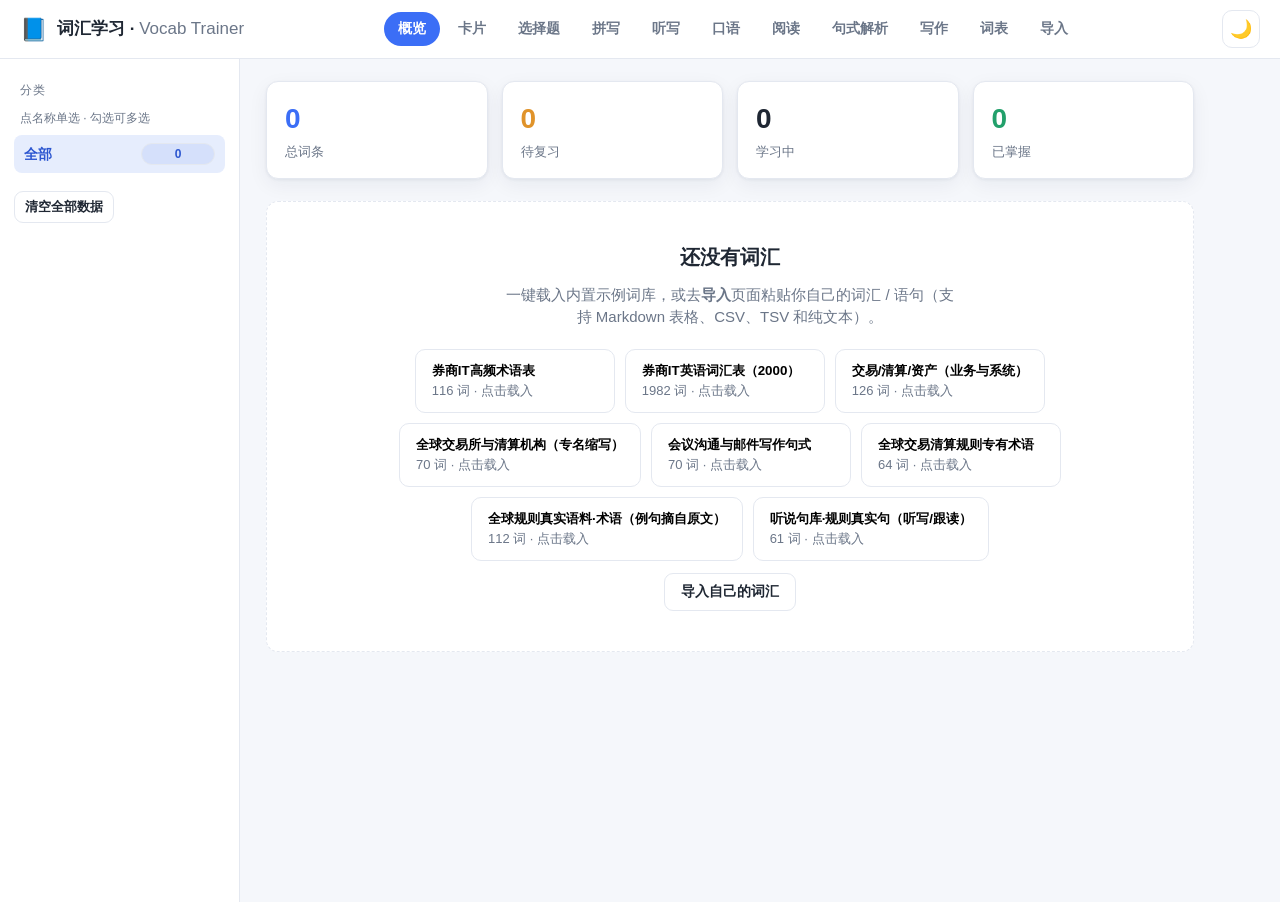
==== index.html @ 1de3d5fe "播放语速档位(0.5x-1.5x)+强制美式发音：口语/阅读默认自动选 en-US 嗓音并兜底；SW v24 [HST_AI_Tag: AI_Generated]" ====
<!DOCTYPE html>
<html lang="zh-CN">
<head>
  <meta charset="UTF-8" />
  <meta name="viewport" content="width=device-width, initial-scale=1.0, viewport-fit=cover" />
  <title>词汇学习 · Vocab Trainer</title>
  <!-- PWA / iOS home-screen app -->
  <link rel="manifest" href="manifest.webmanifest" />
  <meta name="theme-color" content="#3b6ef6" />
  <meta name="mobile-web-app-capable" content="yes" />
  <meta name="apple-mobile-web-app-capable" content="yes" />
  <meta name="apple-mobile-web-app-status-bar-style" content="black-translucent" />
  <meta name="apple-mobile-web-app-title" content="词汇学习" />
  <link rel="apple-touch-icon" href="icons/apple-touch-icon.png" />
  <script>
    // Set the theme before first paint to avoid a flash of the wrong colors.
    (function () {
      try {
        var s = JSON.parse(localStorage.getItem("vocab-trainer:v1") || "{}");
        var t = s.settings && s.settings.theme;
        if (t !== "light" && t !== "dark") {
          t = window.matchMedia && window.matchMedia("(prefers-color-scheme: dark)").matches ? "dark" : "light";
        }
        document.documentElement.setAttribute("data-theme", t);
      } catch (e) {}
    })();
  </script>
  <link rel="stylesheet" href="styles.css" />
</head>
<body>
  <header class="topbar">
    <div class="brand">
      <span class="logo">📘</span>
      <span>词汇学习 · <em>Vocab Trainer</em></span>
    </div>
    <nav class="tabs" id="tabs">
      <button class="tab active" data-view="home">概览</button>
      <button class="tab" data-view="flashcard">卡片</button>
      <button class="tab" data-view="quiz">选择题</button>
      <button class="tab" data-view="spell">拼写</button>
      <button class="tab" data-view="dict">听写</button>
      <button class="tab" data-view="speak">口语</button>
      <button class="tab" data-view="read">阅读</button>
      <button class="tab" data-view="grammar">句式解析</button>
      <button class="tab" data-view="write">写作</button>
      <button class="tab" data-view="browse">词表</button>
      <button class="tab" data-view="import">导入</button>
    </nav>
    <button class="theme-toggle" id="themeToggle" title="切换深色模式">🌙</button>
  </header>

  <div class="layout">
    <aside class="sidebar">
      <div class="side-title">分类</div>
      <div class="side-hint">点名称单选 · 勾选可多选</div>
      <ul class="cat-list" id="catList"></ul>
      <div class="side-actions">
        <button class="btn ghost small" id="clearAllBtn">清空全部数据</button>
      </div>
    </aside>

    <main class="content">
      <!-- HOME / OVERVIEW -->
      <section class="view active" id="view-home">
        <div class="today-panel" id="todayPanel" hidden></div>
        <div class="stats-grid" id="statsGrid"></div>
        <div class="goal-panel" id="goalPanel" hidden>
          <div class="goal-head">
            <span class="goal-streak" id="goalStreak">🔥 0 天连续</span>
            <label class="goal-set">每日目标
              <input type="number" id="goalInput" min="1" max="500" step="5" />
              <span>次复习</span>
            </label>
          </div>
          <div class="goal-bar"><div class="goal-fill" id="goalFill"></div></div>
          <div class="goal-text" id="goalText"></div>
        </div>
        <div class="chart-panel" id="chartPanel" hidden>
          <div class="chart-title">最近 14 天复习量</div>
          <div class="chart" id="chart"></div>
        </div>
        <div class="skill-panel" id="skillPanel" hidden>
          <div class="chart-title">听说读写 · 四维能力</div>
          <div class="skills" id="skillsGrid"></div>
          <div class="skill-tip muted" id="skillTip"></div>
        </div>
        <div class="chart-panel" id="memPanel" hidden></div>
        <div class="chart-panel" id="heatmapPanel" hidden></div>
        <div class="chart-panel" id="forecastPanel" hidden></div>
        <div class="chart-panel" id="badgePanel" hidden></div>
        <div class="home-empty" id="homeEmpty">
          <h2>还没有词汇</h2>
          <p>一键载入内置示例词库，或去<b>导入</b>页面粘贴你自己的词汇 / 语句（支持 Markdown 表格、CSV、TSV 和纯文本）。</p>
          <div class="sample-list" id="sampleListHome"></div>
          <button class="btn ghost" data-goto="import" style="margin-top:12px">导入自己的词汇</button>
        </div>
        <div class="home-actions" id="homeActions" hidden>
          <h2>今天学点什么？</h2>
          <div class="quick-cards">
            <button class="quick-card" data-goto="flashcard">
              <span class="qc-emoji">🃏</span>
              <span class="qc-title">卡片复习</span>
              <span class="qc-sub" id="dueCount">0 张待复习</span>
            </button>
            <button class="quick-card" id="hardQuick">
              <span class="qc-emoji">🔥</span>
              <span class="qc-title">攻克难词</span>
              <span class="qc-sub" id="hardCount">按易错程度排序</span>
            </button>
            <button class="quick-card" data-goto="quiz">
              <span class="qc-emoji">✅</span>
              <span class="qc-title">选择题</span>
              <span class="qc-sub">中英互测</span>
            </button>
            <button class="quick-card" data-goto="spell">
              <span class="qc-emoji">⌨️</span>
              <span class="qc-title">拼写练习</span>
              <span class="qc-sub">看中文写英文</span>
            </button>
            <button class="quick-card" id="dictQuick" data-goto="dict">
              <span class="qc-emoji">🎧</span>
              <span class="qc-title">听写练习</span>
              <span class="qc-sub">听发音写内容</span>
            </button>
            <button class="quick-card" id="speakQuick" data-goto="speak">
              <span class="qc-emoji">🗣️</span>
              <span class="qc-title">口语跟读</span>
              <span class="qc-sub">朗读并自动评分</span>
            </button>
            <button class="quick-card" data-goto="read">
              <span class="qc-emoji">📄</span>
              <span class="qc-title">文档阅读</span>
              <span class="qc-sub">粘贴文档 · 术语高亮/挖空</span>
            </button>
            <button class="quick-card" data-goto="write">
              <span class="qc-emoji">✍️</span>
              <span class="qc-title">写作练习</span>
              <span class="qc-sub">中译英 + 邮件/会议模板</span>
            </button>
          </div>
        </div>
      </section>

      <!-- FLASHCARD -->
      <section class="view" id="view-flashcard">
        <div class="study-bar">
          <div class="study-progress"><span id="fcProgress">0 / 0</span></div>
          <label class="chk"><input type="checkbox" id="fcDueOnly" /> 只看待复习</label>
          <label class="chk"><input type="checkbox" id="fcHard" /> 难词优先</label>
          <label class="chk"><input type="checkbox" id="fcReverse" /> 中→英</label>
          <label class="chk"><input type="checkbox" id="fcAutoSpeak" /> 自动朗读</label>
          <button class="btn ghost small" id="fcSpeak" title="朗读英文">🔊 朗读</button>
          <select id="ttsVoice" class="mini-select" title="选择发音"></select>
          <label class="chk">语速 <input type="range" id="ttsRate" min="0.6" max="1.3" step="0.05" /></label>
          <button class="btn ghost small" id="fcRestart">重新开始</button>
          <span class="kbd-hint">空格翻面 · 1-4 评分</span>
        </div>
        <div class="card-stage" id="fcStage">
          <div class="flashcard" id="flashcard">
            <div class="fc-face fc-front" id="fcFront"></div>
            <div class="fc-face fc-back" id="fcBack"></div>
          </div>
          <div class="fc-hint" id="fcHint">点击卡片翻面</div>
        </div>
        <div class="fc-controls" id="fcControls" hidden>
          <button class="btn grade grade-again" data-grade="0">忘记</button>
          <button class="btn grade grade-hard" data-grade="1">困难</button>
          <button class="btn grade grade-good" data-grade="2">记得</button>
          <button class="btn grade grade-easy" data-grade="3">简单</button>
        </div>
        <div class="study-done" id="fcDone" hidden></div>
      </section>

      <!-- QUIZ -->
      <section class="view" id="view-quiz">
        <div class="study-bar">
          <div class="study-progress"><span id="qzProgress">0 / 0</span></div>
          <div class="study-score">得分 <b id="qzScore">0</b></div>
          <label class="chk"><input type="checkbox" id="qzReverse" /> 中→英</label>
          <button class="btn ghost small" id="qzRestart">重新开始</button>
          <span class="kbd-hint">按 1-4 选择</span>
        </div>
        <div class="quiz-stage" id="qzStage">
          <div class="quiz-prompt" id="qzPrompt"></div>
          <div class="quiz-options" id="qzOptions"></div>
        </div>
        <div class="study-done" id="qzDone" hidden></div>
      </section>

      <!-- SPELLING -->
      <section class="view" id="view-spell">
        <div class="study-bar">
          <div class="study-progress"><span id="spProgress">0 / 0</span></div>
          <div class="study-score">正确 <b id="spScore">0</b></div>
          <button class="btn ghost small" id="spRestart">重新开始</button>
        </div>
        <div class="spell-stage" id="spStage">
          <div class="spell-prompt" id="spPrompt"></div>
          <div class="spell-example" id="spExample"></div>
          <input type="text" class="spell-input" id="spInput" placeholder="输入英文后回车" autocomplete="off" spellcheck="false" />
          <div class="spell-feedback" id="spFeedback"></div>
          <button class="btn primary" id="spSubmit">提交</button>
        </div>
        <div class="study-done" id="spDone" hidden></div>
      </section>

      <!-- DICTATION -->
      <section class="view" id="view-dict">
        <div class="study-bar">
          <div class="study-progress"><span id="dtProgress">0 / 0</span></div>
          <div class="study-score">正确 <b id="dtScore">0</b></div>
          <label class="chk"><input type="radio" name="dtMode" value="word" checked /> 单词</label>
          <label class="chk"><input type="radio" name="dtMode" value="sentence" /> 例句</label>
          <label class="chk"><input type="checkbox" id="dtShowCn" /> 显示中文提示</label>
          <button class="btn ghost small" id="dtRestart">重新开始</button>
          <span class="kbd-hint">回车提交 / 下一个</span>
        </div>
        <div class="dict-stage" id="dtStage">
          <div class="dict-controls">
            <button class="btn primary dict-play" id="dtPlay">🔊 播放</button>
            <button class="btn" id="dtReplay">重播</button>
            <button class="btn" id="dtSlow">🐢 慢速</button>
          </div>
          <div class="dict-hint" id="dtHint"></div>
          <input type="text" class="spell-input" id="dtInput" placeholder="输入你听到的内容后回车" autocomplete="off" spellcheck="false" />
          <div class="spell-feedback" id="dtFeedback"></div>
          <button class="btn primary" id="dtSubmit">提交</button>
        </div>
        <div class="study-done" id="dtDone" hidden></div>
      </section>

      <!-- SPEAKING -->
      <section class="view" id="view-speak">
        <div class="study-bar">
          <div class="study-progress"><span id="spkProgress">0 / 0</span></div>
          <div class="study-score">平均分 <b id="spkAvg">0</b></div>
          <label class="chk"><input type="radio" name="spkMode" value="word" checked /> 单词</label>
          <label class="chk"><input type="radio" name="spkMode" value="sentence" /> 例句</label>
          <button class="btn ghost small" id="spkRestart">重新开始</button>
        </div>
        <div class="speak-stage" id="spkStage">
          <div class="speak-prompt" id="spkPrompt"></div>
          <div class="speak-cn" id="spkCn"></div>
          <div class="dict-controls">
            <button class="btn" id="spkPlay">🔊 范读</button>
            <button class="btn primary spk-mic" id="spkMic">🎤 点击朗读</button>
          </div>
          <div class="speed-row" id="spkSpeed">
            <span class="speed-label">范读语速（美式）</span>
            <button type="button" class="chip" data-r="0.5">0.5×</button>
            <button type="button" class="chip" data-r="0.75">0.75×</button>
            <button type="button" class="chip" data-r="1">1×</button>
            <button type="button" class="chip" data-r="1.25">1.25×</button>
            <button type="button" class="chip" data-r="1.5">1.5×</button>
          </div>
          <div class="speak-heard" id="spkHeard"></div>
          <div class="speak-result" id="spkResult"></div>
          <button class="btn primary" id="spkNext" hidden>下一个</button>
        </div>
        <div class="study-done" id="spkDone" hidden></div>
      </section>

      <!-- READING -->
      <section class="view" id="view-read">
        <h2>阅读精听 · 全球规则原文库</h2>
        <p class="muted">按<b>业务主题</b>浏览 88 份规则原文，段落级材料 + <b>逐句精听</b>（上一句/下一句/重播/连续播放）。术语高亮悬停看释义、点击朗读，可开挖空。</p>
        <div class="import-actions read-search">
          <input type="search" id="rdSearch" class="search" placeholder="全库搜索：词 / 短语，如 settlement date、buy-in、margin call…" />
          <button class="btn primary" id="rdSearchBtn">搜索</button>
          <span class="import-msg" id="rdSearchMsg"></span>
        </div>
        <div class="read-results" id="rdResults" hidden></div>

        <div id="rdBrowse">
          <div class="import-actions read-picker">
            <select id="rdTopicSel" class="mini-select" title="业务主题"></select>
            <span class="rd-count muted" id="rdCount"></span>
          </div>
          <div class="rd-list" id="rdList"></div>
          <div class="rd-pager" id="rdPager"></div>
        </div>

        <div id="rdReader" hidden>
          <div class="rd-reader-bar">
            <button class="btn ghost small" id="rdBack">← 返回列表</button>
            <button class="btn ghost small" id="rdFav">☆ 收藏</button>
            <button class="btn ghost small" id="rdCopy">📋 复制</button>
            <button class="btn ghost small" id="rdNote">📝 笔记</button>
            <span class="rd-meta muted" id="rdMeta"></span>
          </div>
          <div class="rd-note" id="rdNoteBox" hidden>
            <textarea id="rdNoteText" rows="3" placeholder="给这篇材料写点笔记，自动随材料保存…"></textarea>
            <div class="rd-note-row">
              <button class="btn ghost small" id="rdNoteAddSent">＋ 引用当前句</button>
              <span class="rd-note-hint muted" id="rdNoteHint">自动保存</span>
            </div>
          </div>
          <div class="rd-sentences" id="rdSents"></div>
          <div class="rd-ctrls">
            <button class="btn" id="rdPrev" title="上一句">⏮</button>
            <button class="btn primary" id="rdPlay">▶️ 播放</button>
            <button class="btn" id="rdRepeat" title="重播">🔁</button>
            <button class="btn" id="rdNext" title="下一句">⏭</button>
            <button class="btn" id="rdAuto">▶️ 连续</button>
            <button class="btn" id="rdMic">🎤 跟读</button>
            <label class="chk"><input type="checkbox" id="rdCloze" /> 挖空</label>
            <label class="chk"><input type="checkbox" id="rdWordMode" /> 收生词</label>
            <span class="rd-pos muted" id="rdPos"></span>
          </div>
          <div class="rd-spk-result" id="rdSpkResult"></div>
          <div class="rd-tts">
            <div class="speed-row" id="rdSpeed">
              <span class="speed-label">语速</span>
              <button type="button" class="chip" data-r="0.5">0.5×</button>
              <button type="button" class="chip" data-r="0.75">0.75×</button>
              <button type="button" class="chip" data-r="1">1×</button>
              <button type="button" class="chip" data-r="1.25">1.25×</button>
              <button type="button" class="chip" data-r="1.5">1.5×</button>
            </div>
            <label class="chk mini">微调 <input type="range" id="rdRate" min="0.5" max="1.5" step="0.05" /></label>
            <select id="rdVoice" class="mini-select" title="美式发音"></select>
          </div>
        </div>
      </section>

      <!-- GRAMMAR -->
      <section class="view" id="view-grammar">
        <h2>句式解析 · 规则英语语法拆解</h2>
        <p class="muted">先看「核心句式」掌握规则英语反复出现的 8 类结构，再逐句看「主干 + 拆解 + 语法点」。点 🔊 可朗读整句。举一反三，读懂一句就读懂一类。</p>
        <div class="seg" id="grammarSeg">
          <button class="seg-btn active" data-gsub="patterns">核心句式</button>
          <button class="seg-btn" data-gsub="items">逐句拆解</button>
          <button class="seg-btn" data-gsub="quiz">语法自测</button>
        </div>
        <div id="gsub-patterns"></div>
        <div id="gsub-items" hidden></div>
        <div id="gsub-quiz" hidden>
          <div class="study-bar">
            <div class="study-progress"><span id="gqProgress">0 / 0</span></div>
            <div class="study-score">得分 <b id="gqScore">0</b></div>
            <button class="btn ghost small" id="gqRestart">重新开始</button>
            <span class="kbd-hint">不看修饰找主干 · 中英对应</span>
          </div>
          <div class="quiz-stage" id="gqStage">
            <div class="quiz-prompt" id="gqPrompt"></div>
            <div class="quiz-options" id="gqOptions"></div>
            <div class="gq-explain" id="gqExplain" hidden></div>
            <button class="btn primary" id="gqNext" hidden>下一题</button>
          </div>
          <div class="study-done" id="gqDone" hidden></div>
        </div>
      </section>

      <!-- WRITING -->
      <section class="view" id="view-write">
        <div class="seg" id="writeSeg">
          <button class="seg-btn active" data-wsub="compose">造句练习</button>
          <button class="seg-btn" data-wsub="templates">写作模板</button>
        </div>

        <div id="wsub-compose">
          <div class="study-bar">
            <div class="study-progress"><span id="wrProgress">0 / 0</span></div>
            <button class="btn ghost small" id="wrRestart">重新开始</button>
            <span class="kbd-hint">中译英 · 写完对照参考答案</span>
          </div>
          <div class="write-stage" id="wrStage">
            <div class="write-cn" id="wrCn"></div>
            <textarea id="wrInput" class="import-text" placeholder="用英文写出来…"></textarea>
            <div class="import-actions">
              <button class="btn primary" id="wrShow">显示参考答案</button>
            </div>
            <div class="write-ref" id="wrRef" hidden></div>
            <div class="write-grade" id="wrGrade" hidden>
              <span class="muted">你写得如何？</span>
              <button class="btn" data-wknow="0">不会</button>
              <button class="btn" data-wknow="1">基本会</button>
              <button class="btn" data-wknow="2">熟练</button>
            </div>
          </div>
          <div class="study-done" id="wrDone" hidden></div>
        </div>

        <div id="wsub-templates" hidden>
          <div class="tpl-cats" id="tplCats"></div>
          <div class="tpl-list" id="tplList"></div>
        </div>
      </section>

      <!-- BROWSE -->
      <section class="view" id="view-browse">
        <div class="browse-bar">
          <input type="search" class="search" id="browseSearch" placeholder="搜索英文 / 中文…" />
          <span class="browse-count" id="browseCount"></span>
        </div>
        <div class="table-wrap">
          <table class="vocab-table">
            <thead>
              <tr><th>English</th><th>中文</th><th>例句</th><th>状态</th><th></th></tr>
            </thead>
            <tbody id="browseBody"></tbody>
          </table>
        </div>
      </section>

      <!-- IMPORT -->
      <section class="view" id="view-import">
        <div class="sample-box" id="sampleBox">
          <div class="backup-title">内置示例词库</div>
          <p class="muted">不想准备素材？一键载入内置的券商 IT 英语词库，立即开始学习。</p>
          <div class="sample-list" id="sampleList"></div>
        </div>

        <h2>导入词汇 / 语句</h2>
        <p class="muted">支持 <b>Markdown 表格</b>（如 <code>English | 中文释义 | 例句</code>）、<b>CSV</b>、<b>TSV</b>、以及每行一条的<b>纯文本</b>。可粘贴内容，或选择 <code>.md / .csv / .txt</code> 文件。</p>

        <div class="import-controls">
          <label class="field">
            <span>格式</span>
            <select id="impFormat">
              <option value="auto">自动识别</option>
              <option value="markdown">Markdown 表格</option>
              <option value="csv">CSV（逗号分隔）</option>
              <option value="tsv">TSV（制表符分隔）</option>
              <option value="text">纯文本（分隔符：英文 = 中文）</option>
            </select>
          </label>
          <label class="field">
            <span>默认分类</span>
            <input type="text" id="impCategory" placeholder="如：交易术语（Markdown 会用标题名）" />
          </label>
          <label class="field file-field">
            <span>选择文件</span>
            <input type="file" id="impFile" accept=".md,.markdown,.csv,.tsv,.txt,text/*" />
          </label>
        </div>

        <textarea id="impText" class="import-text" placeholder="在此粘贴内容……

示例（Markdown）：
| English | 中文释义 | 例句 |
|---------|---------|------|
| order | 订单 | The client submitted a buy order. |

示例（纯文本）：
order = 订单
settlement = 结算"></textarea>

        <div class="import-actions">
          <button class="btn primary" id="impPreviewBtn">预览</button>
          <button class="btn" id="impConfirmBtn" disabled>确认导入</button>
          <label class="chk"><input type="checkbox" id="impReplace" /> 导入前先清空同名分类</label>
          <span class="import-msg" id="impMsg"></span>
        </div>

        <div class="backup-box">
          <div class="backup-title">备份与恢复</div>
          <p class="muted">导出会把全部词汇、每词的间隔重复进度，<b>以及连续天数、复习量、四维看板等统计和设置</b>一并保存为 JSON。恢复时：勾选"覆盖"会完整还原（含统计与设置，适合换设备）；默认"合并"只新增词条、不改动现有统计。</p>
          <div class="import-actions">
            <button class="btn" id="exportBtn">导出备份 (JSON)</button>
            <label class="btn file-btn">恢复备份
              <input type="file" id="restoreFile" accept=".json,application/json" hidden />
            </label>
            <label class="chk"><input type="checkbox" id="restoreReplace" /> 覆盖现有数据（默认合并）</label>
            <span class="import-msg" id="backupMsg"></span>
          </div>
        </div>

        <div class="backup-box">
          <div class="backup-title">导出难词（易错优先）</div>
          <p class="muted">把错误次数大于 0 的词导出，方便集中攻克，或导入 Anki 制卡（CSV 为 <code>正面,背面</code> 两列，无表头）。</p>
          <div class="import-actions">
            <button class="btn" id="exportHardMd">导出 Markdown</button>
            <button class="btn" id="exportHardCsv">导出 CSV（Anki）</button>
            <span class="import-msg" id="hardMsg"></span>
          </div>
        </div>

        <div class="preview-wrap" id="impPreviewWrap" hidden>
          <div class="preview-head">预览（<span id="impPreviewCount">0</span> 条）</div>
          <div class="table-wrap">
            <table class="vocab-table">
              <thead><tr><th>English</th><th>中文</th><th>例句</th><th>分类</th></tr></thead>
              <tbody id="impPreviewBody"></tbody>
            </table>
          </div>
        </div>
      </section>
    </main>
  </div>

  <script src="corpus.js"></script>
  <script src="grammar.js"></script>
  <script src="samples.js"></script>
  <script src="app.js"></script>
</body>
</html>
---- styles.css ----
:root {
  --bg: #f5f7fb;
  --panel: #ffffff;
  --ink: #1f2733;
  --muted: #6b7688;
  --line: #e4e8f0;
  --brand: #3b6ef6;
  --brand-dark: #2c56d0;
  --green: #22a06b;
  --amber: #e0932a;
  --red: #d94f4f;
  --shadow: 0 1px 3px rgba(20, 30, 60, .06), 0 6px 20px rgba(20, 30, 60, .06);
  --radius: 12px;
  /* Semantic surfaces / states (overridden in dark mode) */
  --hover: #eef2fb;
  --soft: #eef1f6;
  --active: #e6edfd;
  --active-badge: #d5e0fb;
  --border-strong: #c9d2e2;
  --surface-2: #f7f9fe;
  --zero: #e4e8f0;
  --tint-blue: #f2f6ff;
  --speak: #eef2fb;
  --speak-hover: #e0e8fb;
  --ok-bg: #e7f6ee;
  --ok-ink: #14663f;
  --no-bg: #fbeaea;
  --no-ink: #8f2b2b;
  --warn-bg: #fef1dc;
  --hl-bg: rgba(59, 110, 246, .14);
  --hl-bg-strong: rgba(59, 110, 246, .28);
}

[data-theme="dark"] {
  --bg: #0f1319;
  --panel: #171c26;
  --ink: #e6e9f0;
  --muted: #9098a8;
  --line: #2a313d;
  --brand: #5b86f7;
  --brand-dark: #9db8fb;
  --green: #34b881;
  --amber: #e0a24a;
  --red: #e26b6b;
  --shadow: 0 1px 3px rgba(0, 0, 0, .4), 0 6px 20px rgba(0, 0, 0, .35);
  --hover: #212836;
  --soft: #232a37;
  --active: #24304a;
  --active-badge: #2f3f63;
  --border-strong: #3a4353;
  --surface-2: #1e2430;
  --zero: #2a313d;
  --tint-blue: #182031;
  --speak: #222a3a;
  --speak-hover: #2b3550;
  --ok-bg: rgba(52, 184, 129, .16);
  --ok-ink: #6fe0ab;
  --no-bg: rgba(226, 107, 107, .16);
  --no-ink: #f0a1a1;
  --warn-bg: rgba(224, 162, 74, .16);
  --hl-bg: rgba(91, 134, 247, .22);
  --hl-bg-strong: rgba(91, 134, 247, .40);
}

* { box-sizing: border-box; }

html, body {
  margin: 0;
  height: 100%;
  background: var(--bg);
  color: var(--ink);
  font-family: -apple-system, BlinkMacSystemFont, "Segoe UI", "PingFang SC",
    "Hiragino Sans GB", "Microsoft YaHei", Roboto, Helvetica, Arial, sans-serif;
  font-size: 15px;
  line-height: 1.5;
}

/* Top bar */
.topbar {
  display: flex;
  align-items: center;
  justify-content: space-between;
  gap: 16px;
  padding: 10px 20px;
  /* Respect the iPhone notch / status bar when running as a home-screen app. */
  padding-top: calc(10px + env(safe-area-inset-top));
  padding-left: calc(20px + env(safe-area-inset-left));
  padding-right: calc(20px + env(safe-area-inset-right));
  background: var(--panel);
  border-bottom: 1px solid var(--line);
  position: sticky;
  top: 0;
  z-index: 10;
  flex-wrap: wrap;
}
.brand { display: flex; align-items: center; gap: 10px; font-weight: 700; font-size: 17px; }
.brand em { color: var(--muted); font-style: normal; font-weight: 500; }
.logo { font-size: 22px; }

.tabs { display: flex; gap: 4px; flex-wrap: wrap; }
.tab {
  border: none;
  background: transparent;
  color: var(--muted);
  padding: 8px 14px;
  border-radius: 999px;
  cursor: pointer;
  font-size: 14px;
  font-weight: 600;
  transition: background .15s, color .15s;
}
.tab:hover { background: var(--hover); color: var(--ink); }
.tab.active { background: var(--brand); color: #fff; }

.theme-toggle {
  border: 1px solid var(--line); background: var(--panel); color: var(--ink);
  width: 38px; height: 38px; border-radius: 10px; cursor: pointer; font-size: 18px;
  line-height: 1; transition: border-color .15s, background .15s;
}
.theme-toggle:hover { border-color: var(--border-strong); background: var(--hover); }

/* Layout */
.layout { display: flex; align-items: flex-start; gap: 0; }
.sidebar {
  width: 240px;
  flex: 0 0 240px;
  padding: 18px 14px;
  border-right: 1px solid var(--line);
  min-height: calc(100vh - 57px);
  background: var(--panel);
}
.side-title { font-size: 12px; text-transform: uppercase; letter-spacing: .08em; color: var(--muted); margin: 4px 6px 10px; }
.cat-list { list-style: none; margin: 0; padding: 0; display: flex; flex-direction: column; gap: 2px; }
.cat-list li {
  display: flex; align-items: center; justify-content: space-between;
  padding: 8px 10px; border-radius: 8px; cursor: pointer; font-size: 14px;
}
.cat-list li:hover { background: var(--hover); }
.cat-list li.active { background: var(--active); color: var(--brand-dark); font-weight: 600; }
.cat-list .cat-main { display: flex; align-items: center; gap: 8px; flex: 1; min-width: 0; overflow: hidden; }
.cat-list .cat-name { overflow: hidden; text-overflow: ellipsis; white-space: nowrap; }
.cat-list input[type="checkbox"] { flex: 0 0 auto; cursor: pointer; }
.side-hint { font-size: 12px; color: var(--muted); margin: 4px 6px 8px; }
.cat-list .badge { background: var(--soft); color: var(--muted); border-radius: 999px; padding: 1px 8px; font-size: 12px; }
.cat-list li.active .badge { background: var(--active-badge); color: var(--brand-dark); }
.side-actions { margin-top: 18px; }

.content { flex: 1; padding: 22px 26px; max-width: 980px; }

/* Views */
.view { display: none; }
.view.active { display: block; }
h2 { margin: 0 0 12px; font-size: 20px; }
.muted { color: var(--muted); }
code { background: var(--soft); padding: 1px 6px; border-radius: 6px; font-size: 13px; }

/* Buttons */
.btn {
  border: 1px solid var(--line);
  background: var(--panel);
  color: var(--ink);
  padding: 9px 16px;
  border-radius: 9px;
  cursor: pointer;
  font-size: 14px;
  font-weight: 600;
  transition: filter .15s, background .15s, border-color .15s;
}
.btn:hover { border-color: var(--border-strong); }
.btn:disabled { opacity: .5; cursor: not-allowed; }
.btn.primary { background: var(--brand); border-color: var(--brand); color: #fff; }
.btn.primary:hover { filter: brightness(1.05); }
.btn.ghost { background: transparent; }
.btn.small { padding: 6px 10px; font-size: 13px; }

/* Stats */
.stats-grid { display: grid; grid-template-columns: repeat(auto-fit, minmax(150px, 1fr)); gap: 14px; margin-bottom: 22px; }
.stat {
  background: var(--panel); border: 1px solid var(--line); border-radius: var(--radius);
  padding: 16px 18px; box-shadow: var(--shadow);
}
.stat .num { font-size: 28px; font-weight: 700; }
.stat .lbl { color: var(--muted); font-size: 13px; margin-top: 2px; }
.stat.accent .num { color: var(--brand); }
.stat.green .num { color: var(--green); }
.stat.amber .num { color: var(--amber); }

.home-empty {
  background: var(--panel); border: 1px dashed var(--line); border-radius: var(--radius);
  padding: 40px; text-align: center;
}
.home-empty p { color: var(--muted); max-width: 460px; margin: 8px auto 20px; }

.mini-select {
  border: 1px solid var(--line); background: var(--panel); color: var(--ink);
  border-radius: 8px; padding: 5px 8px; font-size: 13px; max-width: 180px;
}
.goal-panel {
  background: var(--panel); border: 1px solid var(--line); border-radius: var(--radius);
  padding: 16px 18px; box-shadow: var(--shadow); margin-bottom: 22px;
}
.goal-head { display: flex; align-items: center; justify-content: space-between; flex-wrap: wrap; gap: 10px; }
.goal-streak { font-weight: 700; font-size: 16px; }
.goal-set { color: var(--muted); font-size: 13px; display: inline-flex; align-items: center; gap: 6px; }
.goal-set input {
  width: 68px; padding: 5px 8px; border: 1px solid var(--line); border-radius: 8px; font-size: 14px; color: var(--ink); background: var(--panel);
}
.goal-bar { height: 10px; background: var(--soft); border-radius: 999px; margin: 12px 0 6px; overflow: hidden; }
.goal-fill { height: 100%; width: 0; background: var(--green); border-radius: 999px; transition: width .4s; }
.goal-text { color: var(--muted); font-size: 13px; }

.chart-panel {
  background: var(--panel); border: 1px solid var(--line); border-radius: var(--radius);
  padding: 16px 18px; box-shadow: var(--shadow); margin-bottom: 22px;
}
.chart-title { font-weight: 700; margin-bottom: 12px; }
.chart { display: flex; align-items: flex-end; gap: 6px; height: 130px; }
.chart-col { flex: 1; display: flex; flex-direction: column; align-items: center; justify-content: flex-end; gap: 4px; height: 100%; }
.chart-val { font-size: 10px; color: var(--muted); height: 12px; }
.chart-bar { width: 100%; max-width: 30px; background: var(--brand); border-radius: 4px 4px 0 0; min-height: 2px; transition: height .3s; }
.chart-bar.today { background: var(--green); }
.chart-bar.zero { background: var(--zero); }
.chart-label { font-size: 10px; color: var(--muted); }

.skill-panel {
  background: var(--panel); border: 1px solid var(--line); border-radius: var(--radius);
  padding: 16px 18px; box-shadow: var(--shadow); margin-bottom: 22px;
}
.skills { display: flex; flex-direction: column; gap: 10px; margin: 10px 0 6px; }
.skill-row { display: flex; align-items: center; gap: 12px; }
.skill-name { width: 48px; font-weight: 700; flex: 0 0 auto; }
.skill-track { flex: 1; height: 12px; background: var(--soft); border-radius: 999px; overflow: hidden; }
.skill-fill { height: 100%; background: var(--brand); border-radius: 999px; transition: width .4s; }
.skill-fill.least { background: var(--amber); }
.skill-meta { flex: 0 0 auto; font-size: 12px; color: var(--muted); min-width: 132px; text-align: right; }
.skill-tip { font-size: 13px; margin-top: 4px; }

.home-actions h2 { margin-top: 6px; }
.quick-cards { display: grid; grid-template-columns: repeat(auto-fit, minmax(180px, 1fr)); gap: 14px; }
.quick-card {
  display: flex; flex-direction: column; align-items: flex-start; gap: 4px;
  background: var(--panel); border: 1px solid var(--line); border-radius: var(--radius);
  padding: 18px; cursor: pointer; text-align: left; box-shadow: var(--shadow);
  transition: transform .12s, border-color .12s;
}
.quick-card:hover { transform: translateY(-2px); border-color: var(--border-strong); }
.qc-emoji { font-size: 26px; }
.qc-title { font-weight: 700; font-size: 16px; }
.qc-sub { color: var(--muted); font-size: 13px; }

/* Study bar */
.study-bar {
  display: flex; align-items: center; gap: 16px; flex-wrap: wrap;
  padding: 10px 14px; background: var(--panel); border: 1px solid var(--line);
  border-radius: 10px; margin-bottom: 20px;
}
.study-progress { font-weight: 700; }
.study-score b { color: var(--brand); }
.chk { display: inline-flex; align-items: center; gap: 6px; color: var(--muted); font-size: 14px; cursor: pointer; }

/* Flashcard */
.card-stage { display: flex; flex-direction: column; align-items: center; gap: 10px; }
.flashcard {
  position: relative; width: 100%; max-width: 560px; height: 280px;
  cursor: pointer; perspective: 1400px;
}
.fc-face {
  position: absolute; inset: 0;
  display: flex; align-items: center; justify-content: center; text-align: center;
  padding: 28px; border-radius: 16px; background: var(--panel);
  border: 1px solid var(--line); box-shadow: var(--shadow);
  backface-visibility: hidden; transition: transform .5s;
  font-size: 26px; font-weight: 600; line-height: 1.4;
}
.fc-front { transform: rotateY(0deg); }
.fc-back { transform: rotateY(180deg); }
.flashcard.flipped .fc-front { transform: rotateY(-180deg); }
.flashcard.flipped .fc-back { transform: rotateY(0deg); }
.fc-back .fc-cn { font-size: 24px; }
.fc-back .fc-ex { font-size: 15px; font-weight: 400; color: var(--muted); margin-top: 14px; max-width: 460px; }
.fc-back .fc-ex b { color: var(--ink); }
.fc-hint { color: var(--muted); font-size: 13px; }

.fc-controls { display: flex; justify-content: center; gap: 10px; margin-top: 18px; flex-wrap: wrap; }
.grade { color: #fff; border: none; min-width: 84px; }
.grade-again { background: var(--red); }
.grade-hard { background: var(--amber); }
.grade-good { background: var(--brand); }
.grade-easy { background: var(--green); }

/* Quiz */
.quiz-stage { max-width: 620px; margin: 0 auto; }
.quiz-prompt {
  background: var(--panel); border: 1px solid var(--line); border-radius: 14px;
  padding: 30px; text-align: center; font-size: 24px; font-weight: 600;
  box-shadow: var(--shadow); margin-bottom: 18px;
}
.quiz-prompt .qz-sub { display:block; font-size: 14px; color: var(--muted); font-weight: 400; margin-top: 8px; }
.quiz-options { display: grid; gap: 10px; }
.quiz-opt {
  text-align: left; padding: 14px 16px; border-radius: 10px; border: 1px solid var(--line);
  background: var(--panel); color: var(--ink); cursor: pointer; font-size: 15px; transition: background .12s, border-color .12s;
}
.quiz-opt:hover { border-color: var(--border-strong); background: var(--surface-2); }
.opt-num {
  display: inline-flex; align-items: center; justify-content: center;
  width: 20px; height: 20px; margin-right: 8px; border-radius: 5px;
  background: var(--soft); color: var(--muted); font-size: 12px; font-weight: 700;
}
.quiz-opt.correct .opt-num { background: var(--green); color: #fff; }
.quiz-opt.wrong .opt-num { background: var(--red); color: #fff; }
.kbd-hint { color: var(--muted); font-size: 12px; margin-left: auto; }
.quiz-opt.correct { background: var(--ok-bg); border-color: var(--green); color: var(--ok-ink); }
.quiz-opt.wrong { background: var(--no-bg); border-color: var(--red); color: var(--no-ink); }
.quiz-opt:disabled { cursor: default; }

/* Spelling */
.spell-stage { max-width: 620px; margin: 0 auto; text-align: center; }
.spell-prompt {
  background: var(--panel); border: 1px solid var(--line); border-radius: 14px;
  padding: 26px; font-size: 24px; font-weight: 600; box-shadow: var(--shadow);
}
.spell-example { color: var(--muted); font-size: 14px; margin: 12px 0; min-height: 20px; }
.spell-input {
  width: 100%; padding: 14px 16px; font-size: 18px; border: 1px solid var(--line);
  border-radius: 10px; margin-bottom: 12px; outline: none; background: var(--panel); color: var(--ink);
}
.spell-input:focus { border-color: var(--brand); }
.spell-feedback { min-height: 24px; margin-bottom: 12px; font-weight: 600; }
.spell-feedback.ok { color: var(--green); }
.spell-feedback.no { color: var(--red); }

.study-done {
  text-align: center; background: var(--panel); border: 1px solid var(--line);
  border-radius: var(--radius); padding: 40px; box-shadow: var(--shadow);
}
.study-done h3 { font-size: 22px; margin: 0 0 8px; }

/* Browse */
.browse-bar { display: flex; align-items: center; gap: 14px; margin-bottom: 14px; }
.search {
  flex: 1; max-width: 360px; padding: 9px 14px; border: 1px solid var(--line);
  border-radius: 9px; font-size: 14px; outline: none; background: var(--panel); color: var(--ink);
}
.search:focus { border-color: var(--brand); }
.browse-count { color: var(--muted); font-size: 13px; }
.table-wrap { overflow-x: auto; border: 1px solid var(--line); border-radius: var(--radius); background: var(--panel); }
.vocab-table { width: 100%; border-collapse: collapse; font-size: 14px; }
.vocab-table th, .vocab-table td { text-align: left; padding: 10px 14px; border-bottom: 1px solid var(--line); vertical-align: top; }
.vocab-table th { background: var(--surface-2); color: var(--muted); font-weight: 600; position: sticky; top: 0; }
.vocab-table tr:last-child td { border-bottom: none; }
.vocab-table .en { font-weight: 600; }
.vocab-table .ex { color: var(--muted); }
.pill { font-size: 12px; padding: 2px 8px; border-radius: 999px; }
.pill.new { background: var(--soft); color: var(--muted); }
.pill.learning { background: var(--warn-bg); color: var(--amber); }
.pill.known { background: var(--ok-bg); color: var(--green); }
.row-del { color: var(--red); cursor: pointer; background: none; border: none; font-size: 13px; }

/* Import */
.import-controls { display: grid; grid-template-columns: repeat(auto-fit, minmax(220px, 1fr)); gap: 14px; margin: 16px 0; }
.field { display: flex; flex-direction: column; gap: 6px; font-size: 13px; color: var(--muted); }
.field select, .field input[type="text"] {
  padding: 9px 12px; border: 1px solid var(--line); border-radius: 9px; font-size: 14px; color: var(--ink); background: var(--panel);
}
.import-text {
  width: 100%; min-height: 220px; padding: 14px; border: 1px solid var(--line);
  border-radius: var(--radius); font-family: "SF Mono", Menlo, Consolas, monospace;
  font-size: 13px; line-height: 1.6; resize: vertical; outline: none; background: var(--panel); color: var(--ink);
}
.import-text:focus { border-color: var(--brand); }
.import-actions { display: flex; align-items: center; gap: 12px; margin: 14px 0; flex-wrap: wrap; }
.import-msg { font-size: 14px; }
.import-msg.ok { color: var(--green); }
.import-msg.err { color: var(--red); }
.preview-wrap { margin-top: 10px; }
.preview-head { font-weight: 600; margin-bottom: 8px; }

.sample-box { margin-bottom: 22px; padding: 16px 18px; border: 1px solid var(--line); border-radius: var(--radius); background: var(--tint-blue); }
.sample-box p { margin: 4px 0 12px; }
.sample-list { display: flex; flex-wrap: wrap; gap: 10px; justify-content: center; }
.sample-card {
  display: flex; flex-direction: column; align-items: flex-start; gap: 2px;
  background: var(--panel); border: 1px solid var(--line); border-radius: 10px;
  padding: 12px 16px; cursor: pointer; text-align: left; min-width: 200px;
  transition: transform .12s, border-color .12s;
}
.sample-card:hover { transform: translateY(-2px); border-color: var(--brand); }
.sample-card .sc-name { font-weight: 700; }
.sample-card .sc-count { color: var(--muted); font-size: 13px; }
.sample-card:disabled { opacity: .55; cursor: default; transform: none; }

.backup-box { margin-top: 22px; padding: 16px 18px; border: 1px solid var(--line); border-radius: var(--radius); background: var(--surface-2); }
.backup-title { font-weight: 700; margin-bottom: 4px; }
.backup-box p { margin: 4px 0 12px; }
.file-btn { display: inline-flex; align-items: center; cursor: pointer; }
.fc-speak {
  border: none; background: var(--speak); color: var(--brand-dark); cursor: pointer;
  width: 40px; height: 40px; border-radius: 50%; font-size: 18px; line-height: 1;
}
.fc-speak:hover { background: var(--speak-hover); }
.spell-prompt-row { display: flex; align-items: center; justify-content: center; gap: 12px; }

/* Dictation */
.dict-stage { max-width: 620px; margin: 0 auto; text-align: center; }
.dict-controls { display: flex; justify-content: center; gap: 10px; margin-bottom: 16px; flex-wrap: wrap; }
.dict-play { font-size: 16px; padding: 12px 28px; }
.dict-hint { color: var(--muted); font-size: 15px; margin-bottom: 12px; min-height: 22px; }

/* Speaking */
.speak-stage { max-width: 620px; margin: 0 auto; text-align: center; }
.speak-prompt {
  background: var(--panel); border: 1px solid var(--line); border-radius: 14px;
  padding: 26px; font-size: 24px; font-weight: 600; box-shadow: var(--shadow); line-height: 1.4;
}
.speak-cn { color: var(--muted); font-size: 14px; margin: 10px 0 16px; min-height: 18px; }
.speak-heard { min-height: 22px; margin: 8px 0; font-size: 15px; }
.speak-heard .ph { color: var(--muted); }
.speak-result { min-height: 28px; margin-bottom: 12px; font-weight: 600; line-height: 1.6; }
.speak-result .pct { font-size: 22px; }
.mark-ok { color: var(--green); }
.mark-no { color: var(--red); }
.spk-mic.listening { background: var(--red); border-color: var(--red); animation: pulse 1s infinite; }
@keyframes pulse { 0%, 100% { opacity: 1; } 50% { opacity: .55; } }

/* Reading */
.read-output {
  background: var(--panel); border: 1px solid var(--line); border-radius: var(--radius);
  padding: 20px 22px; margin-top: 8px; line-height: 2; font-size: 16px;
  box-shadow: var(--shadow); white-space: pre-wrap;
}
.term-hl {
  background: var(--hl-bg);
  border-bottom: 2px solid var(--brand); border-radius: 3px; padding: 0 2px; cursor: pointer;
}
.term-hl:hover { background: var(--hl-bg-strong); }
.cloze {
  display: inline-block; min-width: 44px; text-align: center; padding: 0 5px;
  border-bottom: 2px dashed var(--amber); color: var(--amber); cursor: pointer; font-weight: 600;
}
.cloze.revealed { color: var(--green); border-bottom-color: var(--green); cursor: default; font-weight: 600; }

/* Writing */
.seg { display: inline-flex; background: var(--soft); border-radius: 10px; padding: 3px; gap: 3px; margin-bottom: 18px; }
.seg-btn { border: none; background: transparent; color: var(--muted); padding: 7px 16px; border-radius: 8px; cursor: pointer; font-weight: 600; font-size: 14px; }
.seg-btn.active { background: var(--panel); color: var(--ink); box-shadow: var(--shadow); }
.write-stage { max-width: 680px; }
.write-cn {
  font-size: 20px; font-weight: 600; background: var(--panel); border: 1px solid var(--line);
  border-radius: 14px; padding: 20px; box-shadow: var(--shadow); margin-bottom: 14px;
}
.write-ref { background: var(--ok-bg); border: 1px solid var(--green); border-radius: 12px; padding: 16px 18px; margin: 10px 0; white-space: pre-wrap; }
.write-ref .rf-label { color: var(--green); font-weight: 700; font-size: 13px; display: block; margin-bottom: 6px; }
.write-grade { display: flex; align-items: center; gap: 10px; flex-wrap: wrap; margin-top: 8px; }
.tpl-cats { display: flex; gap: 8px; flex-wrap: wrap; margin-bottom: 16px; }
.tpl-list { display: flex; flex-direction: column; gap: 14px; }
.tpl-card { background: var(--panel); border: 1px solid var(--line); border-radius: var(--radius); padding: 16px 18px; box-shadow: var(--shadow); }
.tpl-head { display: flex; align-items: center; justify-content: space-between; gap: 10px; margin-bottom: 8px; }
.tpl-title { font-weight: 700; }
.tpl-cn { color: var(--muted); font-size: 13px; font-weight: 400; }
.tpl-body { white-space: pre-wrap; font-size: 14px; line-height: 1.7; background: var(--surface-2); border-radius: 10px; padding: 12px 14px; }
.tpl-body .ph { color: var(--brand-dark); background: var(--hl-bg); border-radius: 4px; padding: 0 3px; }

@media (max-width: 760px) {
  .sidebar { display: none; }
  .content { padding: 16px; }
  .flashcard { height: 240px; }
}

/* Reading: full-library search */
.read-search { align-items: center; gap: 8px; flex-wrap: wrap; }
.read-search .search { flex: 1 1 320px; min-width: 220px; }
.read-results {
  margin: 8px 0 4px;
  max-height: 320px;
  overflow-y: auto;
  border: 1px solid var(--line);
  border-radius: 10px;
  background: var(--surface-2);
}
.search-hit {
  padding: 8px 12px;
  border-bottom: 1px solid var(--line);
  cursor: pointer;
  display: block;
}
.search-hit:last-child { border-bottom: 0; }
.search-hit:hover { background: var(--active); }
.hit-src {
  display: block;
  font-size: 12px;
  color: var(--brand);
  margin-bottom: 2px;
}
.hit-snip { display: block; font-size: 13px; color: var(--ink); line-height: 1.5; }
.read-results mark {
  background: #ffe08a;
  color: #1f2733;
  padding: 0 1px;
  border-radius: 2px;
}
[data-theme="dark"] .read-results mark { background: #7a5c00; color: #ffe08a; }

/* Grammar / sentence breakdown view */
#view-grammar .gp-card,
#view-grammar .gi-card {
  border: 1px solid var(--line);
  border-radius: 12px;
  background: var(--panel);
  padding: 12px 14px;
  margin: 10px 0;
}
.gp-name { font-weight: 600; color: var(--ink); margin-bottom: 4px; }
.gp-tip { color: var(--muted); font-size: 13px; line-height: 1.6; }
.gp-eg { margin: 8px 0 4px; display: flex; align-items: flex-start; gap: 6px; }
.gp-eg span { font-style: italic; color: var(--ink); line-height: 1.5; }
.gp-tpl {
  font-size: 12px; color: var(--brand);
  background: var(--surface-2); border-radius: 6px; padding: 4px 8px; display: inline-block;
}
.gi-sec { margin: 18px 0 6px; font-size: 15px; color: var(--brand); }
.gi-en { display: flex; align-items: flex-start; gap: 6px; }
.gi-en span { font-weight: 600; color: var(--ink); line-height: 1.5; }
.gi-cn { color: var(--muted); font-size: 13px; margin: 4px 0 6px; }
.gi-core { font-size: 13px; color: var(--ink); margin-bottom: 6px; }
.gi-tag {
  display: inline-block; font-size: 11px; color: #fff; background: var(--brand);
  border-radius: 4px; padding: 1px 6px; margin-right: 6px;
}
.gi-points { margin: 0; padding-left: 18px; }
.gi-points li { font-size: 13px; color: var(--ink); line-height: 1.7; }
.gi-points b { color: var(--brand); font-weight: 600; }
.say-btn {
  border: 1px solid var(--line); background: var(--surface-2); border-radius: 6px;
  cursor: pointer; padding: 0 6px; line-height: 1.6; flex: 0 0 auto;
}
.say-btn:hover { background: var(--active); }

/* Grammar self-test */
.gq-ask { font-size: 13px; color: var(--muted); margin-bottom: 8px; }
.gq-sentence {
  font-size: 16px; font-weight: 600; color: var(--ink); line-height: 1.6;
  padding: 10px 12px; background: var(--surface-2); border-radius: 10px; margin-bottom: 12px;
}
.gq-explain {
  margin-top: 12px; padding: 10px 12px;
  border: 1px solid var(--line); border-radius: 10px; background: var(--surface-2);
}
.gq-ex-core { font-size: 13px; color: var(--ink); margin-bottom: 6px; }
.gq-explain .gi-points { margin: 0; padding-left: 18px; }

.gq-ex-tip { font-size: 13px; color: var(--ink); line-height: 1.6; margin-bottom: 8px; padding-bottom: 8px; border-bottom: 1px dashed var(--line); }

/* Daily study plan / today panel */
.today-panel {
  border: 1px solid var(--line);
  border-radius: 14px;
  background: linear-gradient(180deg, var(--active) 0%, var(--panel) 60%);
  padding: 14px 16px;
  margin-bottom: 14px;
}
.today-head { display: flex; align-items: center; justify-content: space-between; margin-bottom: 10px; }
.today-title { font-weight: 600; color: var(--ink); font-size: 15px; }
.link-btn { background: none; border: none; color: var(--brand); cursor: pointer; font-size: 13px; }
.today-stats { display: flex; gap: 10px; margin-bottom: 12px; }
.tstat {
  flex: 1; text-align: center; background: var(--panel);
  border: 1px solid var(--line); border-radius: 10px; padding: 8px 4px;
}
.tnum { font-size: 22px; font-weight: 700; color: var(--brand); }
.tlbl { font-size: 12px; color: var(--muted); margin-top: 2px; }
.today-go { width: 100%; padding: 12px; font-size: 15px; }
.today-done {
  text-align: center; padding: 12px; border-radius: 10px;
  background: var(--panel); border: 1px solid var(--line); color: var(--ink); font-weight: 500;
}
.today-progress { margin-top: 12px; }
.tp-bar { height: 8px; border-radius: 6px; background: var(--zero); overflow: hidden; }
.tp-fill { height: 100%; background: var(--brand); border-radius: 6px; transition: width .3s; }
.tp-text { font-size: 12px; color: var(--muted); margin-top: 6px; }
.plan-form { display: flex; flex-wrap: wrap; gap: 10px; align-items: flex-end; }
.plan-form .field { display: flex; flex-direction: column; gap: 4px; font-size: 13px; color: var(--muted); }
.plan-form select, .plan-form input { padding: 6px 8px; border: 1px solid var(--line); border-radius: 8px; background: var(--panel); color: var(--ink); }
.plan-hint { margin-top: 10px; font-size: 12px; }

/* Memory-state distribution donut */
:root { --mem-new: #f0b429; --mem-learn: #3b6ef6; --mem-known: #2fb344; }
[data-theme="dark"] { --mem-new: #e0a72e; --mem-learn: #5b86f7; --mem-known: #3ac05a; }
.today-live { font-size: 12px; color: var(--brand); margin-top: 6px; }
.mem-wrap { display: flex; align-items: center; gap: 20px; padding: 6px 2px; }
.donut {
  width: 120px; height: 120px; border-radius: 50%; flex: 0 0 auto; position: relative;
}
.donut-hole {
  position: absolute; inset: 22px; border-radius: 50%; background: var(--panel);
  display: flex; flex-direction: column; align-items: center; justify-content: center;
}
.donut-num { font-size: 22px; font-weight: 700; color: var(--mem-known); }
.donut-sub { font-size: 11px; color: var(--muted); }
.mem-legend { list-style: none; margin: 0; padding: 0; display: flex; flex-direction: column; gap: 8px; }
.mem-legend li { font-size: 13px; color: var(--ink); display: flex; align-items: center; gap: 6px; }
.mem-legend b { margin-left: 2px; }
.mem-legend .dot { width: 10px; height: 10px; border-radius: 3px; display: inline-block; }
.mem-legend .dot.n { background: var(--mem-new); }
.mem-legend .dot.l { background: var(--mem-learn); }
.mem-legend .dot.k { background: var(--mem-known); }

/* Check-in heatmap */
.heatmap { display: flex; gap: 3px; overflow-x: auto; padding: 4px 0; }
.hm-col { display: flex; flex-direction: column; gap: 3px; }
.hm-cell { width: 13px; height: 13px; border-radius: 3px; display: inline-block; background: var(--zero); }
.hm-cell.l0 { background: var(--zero); }
.hm-cell.l1 { background: #c6e6c9; }
.hm-cell.l2 { background: #8fd19e; }
.hm-cell.l3 { background: #4fb06a; }
.hm-cell.l4 { background: #2f8f4e; }
[data-theme="dark"] .hm-cell.l1 { background: #1f4a2c; }
[data-theme="dark"] .hm-cell.l2 { background: #2f7043; }
[data-theme="dark"] .hm-cell.l3 { background: #3f9459; }
[data-theme="dark"] .hm-cell.l4 { background: #57c377; }
.hm-foot { display: flex; align-items: center; justify-content: space-between; margin-top: 8px; font-size: 12px; color: var(--muted); }
.hm-legend { display: flex; align-items: center; gap: 3px; }
.hm-legend .hm-cell { width: 11px; height: 11px; }
/* Review forecast */
.forecast { display: flex; align-items: flex-end; gap: 8px; height: 130px; padding-top: 6px; }
.fc-col { flex: 1; display: flex; flex-direction: column; align-items: center; height: 100%; }
.fc-n { font-size: 12px; color: var(--ink); font-weight: 600; }
.fc-track { flex: 1; width: 100%; display: flex; align-items: flex-end; }
.fc-bar { width: 60%; margin: 0 auto; background: var(--brand); border-radius: 4px 4px 0 0; min-height: 0; }
.fc-lbl { font-size: 11px; color: var(--muted); margin-top: 4px; }

/* Achievement badges */
.badge-sub-title { font-size: 13px; color: var(--muted); margin: 10px 0 6px; }
.badge-row { display: flex; flex-wrap: wrap; gap: 8px; }
.badge {
  flex: 0 0 auto; width: 74px; text-align: center; padding: 8px 4px;
  border: 1px solid var(--line); border-radius: 10px; background: var(--panel);
}
.badge-ic { font-size: 24px; display: block; line-height: 1.2; }
.badge-nm { font-size: 12px; color: var(--ink); display: block; margin-top: 2px; }
.badge-sub { font-size: 11px; color: var(--muted); display: block; }
.badge.locked { opacity: 0.35; filter: grayscale(1); }
.badge.earned { border-color: var(--brand); box-shadow: 0 0 0 1px var(--brand) inset; }
.remind-row { display: flex; align-items: center; gap: 10px; margin-top: 14px; flex-wrap: wrap; }

/* Reading: topic browse + sentence listening */
.rd-count { margin-left: 8px; font-size: 13px; }
.rd-list { display: flex; flex-direction: column; gap: 8px; margin: 10px 0; }
.rd-card { border: 1px solid var(--line); border-radius: 10px; background: var(--panel); padding: 10px 12px; cursor: pointer; }
.rd-card:hover { background: var(--active); }
.rd-card-src { font-size: 12px; color: var(--brand); margin-bottom: 4px; }
.rd-card-prev { font-size: 13px; color: var(--ink); line-height: 1.5; }
.rd-export { align-self: flex-start; margin-bottom: 4px; }
.rd-note { margin: 8px 0; }
.rd-note textarea { width: 100%; box-sizing: border-box; border: 1px solid var(--line); border-radius: 10px; background: var(--panel); color: var(--ink); padding: 8px 10px; font: inherit; line-height: 1.5; resize: vertical; }
.rd-note-row { display: flex; align-items: center; gap: 10px; margin-top: 6px; }
.rd-note-hint { font-size: 12px; }
.rd-pager { display: flex; align-items: center; justify-content: center; gap: 12px; margin: 8px 0; }
.rd-pageinfo { font-size: 13px; color: var(--muted); }
.rd-reader-bar { display: flex; align-items: center; gap: 12px; margin-bottom: 10px; flex-wrap: wrap; }
.rd-meta { font-size: 13px; }
.rd-sentences { font-size: 17px; line-height: 2; color: var(--ink); padding: 6px 2px; }
.rd-sent { cursor: pointer; border-radius: 4px; padding: 1px 2px; }
.rd-sent:hover { background: var(--surface-2); }
.rd-sent.cur { background: #fff3c4; box-shadow: 0 0 0 2px #ffe08a; }
[data-theme="dark"] .rd-sent.cur { background: #4a3d10; box-shadow: 0 0 0 2px #7a5c00; }
.rd-ctrls { display: flex; align-items: center; gap: 8px; flex-wrap: wrap; margin-top: 14px; position: sticky; bottom: 0; background: var(--bg); padding: 8px 0; }
.rd-pos { font-size: 12px; color: var(--muted); margin-left: auto; }

/* Grammar items: filter bar */
.gi-bar { display: flex; align-items: center; gap: 10px; margin: 6px 0 4px; }
.gi-count { font-size: 13px; }

/* Reader shadowing result */
.rd-spk-result { margin-top: 8px; font-size: 14px; line-height: 1.6; color: var(--ink); min-height: 1em; }
.rd-spk-result .pct { font-weight: 700; }
#rdMic.listening { background: var(--red, #e5484d); color: #fff; border-color: var(--red, #e5484d); }

/* Reader wordbook mode */
.rd-sent.wb .rd-word { cursor: pointer; border-radius: 3px; padding: 0 1px; }
.rd-sent.wb .rd-word:hover { background: var(--active); text-decoration: underline dotted; }
#rdFav { white-space: nowrap; }

/* Today: listen/speak sub-line */
.today-sub { font-size: 13px; color: var(--ink); margin: 4px 0 10px; }
.today-panel .today-go + .today-go { margin-top: 8px; }

/* Reader TTS preferences */
.rd-tts { display: flex; align-items: center; gap: 12px; margin-top: 10px; flex-wrap: wrap; font-size: 13px; color: var(--muted); }
.rd-tts input[type="range"] { vertical-align: middle; }
.chk.mini { font-size: 12px; }

/* Playback speed presets (0.5×–1.5×) */
.speed-row { display: flex; align-items: center; gap: 6px; flex-wrap: wrap; margin: 8px 0; }
.speed-label { font-size: 12px; color: var(--muted); margin-right: 2px; }
.speed-row .chip { border: 1px solid var(--line); background: var(--panel); color: var(--ink); border-radius: 999px; padding: 4px 12px; font-size: 13px; cursor: pointer; line-height: 1.2; }
.speed-row .chip:hover { background: var(--active); }
.speed-row .chip.active { background: var(--brand); border-color: var(--brand); color: #fff; }

/* Search results: topic group headers */
.search-group { font-size: 12px; font-weight: 600; color: var(--brand); background: var(--surface-2); padding: 5px 12px; position: sticky; top: 0; }
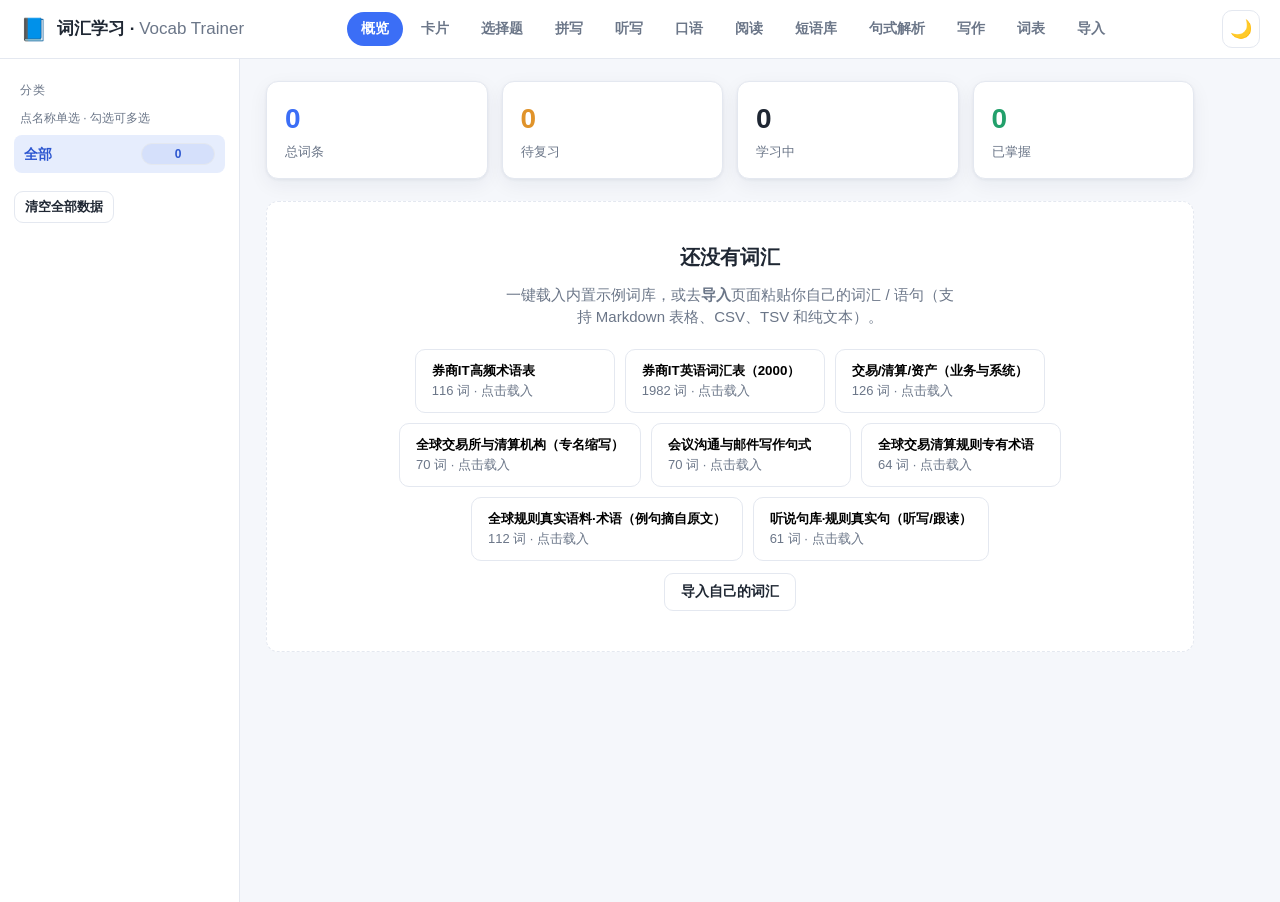
==== commit a214d9ce: "新增短语库模块：从88份规则语料挖800条高频搭配(频次+例句)，可搜索/美式听读/加入生词本；SW v28 [HST_AI_Tag: AI_Generated]" ====
--- a/index.html
+++ b/index.html
@@ -41,6 +41,7 @@
       <button class="tab" data-view="dict">听写</button>
       <button class="tab" data-view="speak">口语</button>
       <button class="tab" data-view="read">阅读</button>
+      <button class="tab" data-view="phrase">短语库</button>
       <button class="tab" data-view="grammar">句式解析</button>
       <button class="tab" data-view="write">写作</button>
       <button class="tab" data-view="browse">词表</button>
@@ -303,6 +304,7 @@
             <button class="btn" id="rdNext" title="下一句">⏭</button>
             <button class="btn" id="rdAuto">▶️ 连续</button>
             <button class="btn" id="rdMic">🎤 跟读</button>
+            <label class="chk"><input type="checkbox" id="rdChunk" /> 意群断句</label>
             <label class="chk"><input type="checkbox" id="rdCloze" /> 挖空</label>
             <label class="chk"><input type="checkbox" id="rdWordMode" /> 收生词</label>
             <span class="rd-pos muted" id="rdPos"></span>
@@ -321,6 +323,18 @@
             <select id="rdVoice" class="mini-select" title="美式发音"></select>
           </div>
         </div>
+      </section>
+
+      <!-- PHRASES -->
+      <section class="view" id="view-phrase">
+        <h2>短语库 · 规则高频搭配</h2>
+        <p class="muted">从 88 份交易所 / 清算规则中挖出的高频多词搭配（按出现频次排序）。点 🔊 美式朗读，＋ 加入生词本随计划复习。这些是会议 / 邮件 / 读规则最常复用的固定表达。</p>
+        <div class="import-actions read-search">
+          <input type="search" id="phSearch" class="search" placeholder="搜索短语：clearing、settlement、order book…" />
+          <span class="rd-count muted" id="phCount"></span>
+        </div>
+        <div class="ph-list" id="phList"></div>
+        <div class="rd-pager" id="phPager"></div>
       </section>
 
       <!-- GRAMMAR -->
@@ -491,6 +505,7 @@
 
   <script src="corpus.js"></script>
   <script src="grammar.js"></script>
+  <script src="phrases.js"></script>
   <script src="samples.js"></script>
   <script src="app.js"></script>
 </body>
--- a/styles.css
+++ b/styles.css
@@ -697,5 +697,19 @@
 .speed-row .chip:hover { background: var(--active); }
 .speed-row .chip.active { background: var(--brand); border-color: var(--brand); color: #fff; }
 
+/* Phrase library */
+.ph-list { display: flex; flex-direction: column; gap: 8px; margin: 10px 0; }
+.ph-item { border: 1px solid var(--line); border-radius: 10px; background: var(--panel); padding: 10px 12px; }
+.ph-main { display: flex; align-items: baseline; gap: 8px; }
+.ph-p { font-size: 16px; font-weight: 600; color: var(--ink); }
+.ph-freq { font-size: 12px; color: var(--muted); }
+.ph-ex { font-size: 13px; color: var(--muted); line-height: 1.5; margin: 4px 0 8px; }
+.ph-acts { display: flex; gap: 8px; flex-wrap: wrap; }
+
+/* Sense-group (意群) chunking during playback */
+.rd-chunk { border-radius: 4px; padding: 0 1px; transition: background .12s ease; }
+.rd-chunk.active { background: var(--brand); color: #fff; box-shadow: 0 0 0 2px var(--brand); }
+.rd-chunk-sep { color: var(--muted); opacity: .55; }
+
 /* Search results: topic group headers */
 .search-group { font-size: 12px; font-weight: 600; color: var(--brand); background: var(--surface-2); padding: 5px 12px; position: sticky; top: 0; }
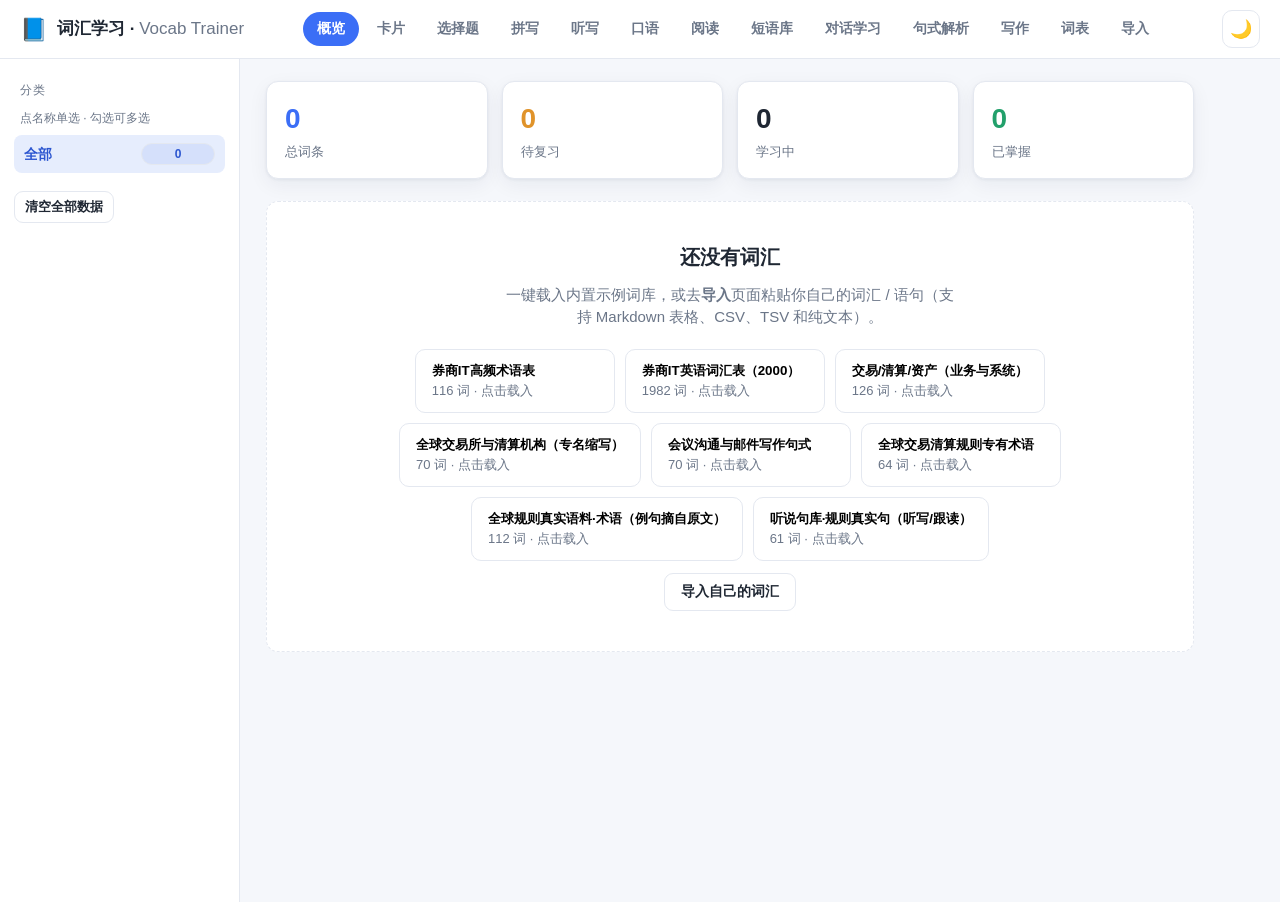
==== commit b69e7b18: "新增对话学习模块 + 首场会议(VCS Succession)：Whisper转写+claude润色+中文，107轮，原音+范读双轨；音频走持久缓存；SW shell v43 [HST_AI_Tag:" ====
--- a/index.html
+++ b/index.html
@@ -42,6 +42,7 @@
       <button class="tab" data-view="speak">口语</button>
       <button class="tab" data-view="read">阅读</button>
       <button class="tab" data-view="phrase">短语库</button>
+      <button class="tab" data-view="dialogue">对话学习</button>
       <button class="tab" data-view="grammar">句式解析</button>
       <button class="tab" data-view="write">写作</button>
       <button class="tab" data-view="browse">词表</button>
@@ -321,6 +322,13 @@
             </div>
             <label class="chk mini">微调 <input type="range" id="rdRate" min="0.5" max="1.5" step="0.05" /></label>
             <select id="rdVoice" class="mini-select" title="美式发音"></select>
+            <button type="button" class="btn ghost small" id="rdVoiceRefresh" title="下载新语音后点此重新扫描">🔄 刷新语音</button>
+          </div>
+          <div class="speed-row" id="rdPause">
+            <span class="speed-label">停顿</span>
+            <button type="button" class="chip" data-p="short">短</button>
+            <button type="button" class="chip" data-p="medium">中</button>
+            <button type="button" class="chip" data-p="long">长</button>
           </div>
         </div>
       </section>
@@ -329,12 +337,33 @@
       <section class="view" id="view-phrase">
         <h2>短语库 · 规则高频搭配</h2>
         <p class="muted">从 88 份交易所 / 清算规则中挖出的高频多词搭配（按出现频次排序）。点 🔊 美式朗读，＋ 加入生词本随计划复习。这些是会议 / 邮件 / 读规则最常复用的固定表达。</p>
+        <div class="import-actions read-picker">
+          <select id="phTopicSel" class="mini-select" title="业务主题"></select>
+          <span class="rd-count muted" id="phCount"></span>
+        </div>
         <div class="import-actions read-search">
           <input type="search" id="phSearch" class="search" placeholder="搜索短语：clearing、settlement、order book…" />
-          <span class="rd-count muted" id="phCount"></span>
         </div>
         <div class="ph-list" id="phList"></div>
         <div class="rd-pager" id="phPager"></div>
+      </section>
+
+      <!-- DIALOGUE -->
+      <section class="view" id="view-dialogue">
+        <h2>对话学习 · 真实会议英语</h2>
+        <p class="muted">来自真实英语会议的对话，Whisper 精准转写 + 润色 + 中文对照。每句可听<b>原音</b>（真人）或<b>范读</b>（清晰跟读），逐句练会议交流表达。</p>
+        <div class="import-actions read-picker">
+          <select id="dlMeetingSel" class="mini-select" title="选择会议"></select>
+          <span class="rd-count muted" id="dlCount"></span>
+        </div>
+        <div class="speed-row" id="dlBar">
+          <button type="button" class="btn ghost small" id="dlPlayAll">▶️ 连续听原音</button>
+          <button type="button" class="btn ghost small" id="dlStop">⏹ 停</button>
+          <label class="chk"><input type="checkbox" id="dlHideEn" /> 遮英文（听力测试）</label>
+          <label class="chk"><input type="checkbox" id="dlHideZh" /> 遮中文</label>
+        </div>
+        <div class="dl-list" id="dlList"></div>
+        <audio id="dlAudio" preload="none" style="display:none"></audio>
       </section>
 
       <!-- GRAMMAR -->
@@ -506,6 +535,7 @@
   <script src="corpus.js"></script>
   <script src="grammar.js"></script>
   <script src="phrases.js"></script>
+  <script src="dialogues.js"></script>
   <script src="samples.js"></script>
   <script src="app.js"></script>
 </body>
--- a/styles.css
+++ b/styles.css
@@ -703,8 +703,21 @@
 .ph-main { display: flex; align-items: baseline; gap: 8px; }
 .ph-p { font-size: 16px; font-weight: 600; color: var(--ink); }
 .ph-freq { font-size: 12px; color: var(--muted); }
+.ph-tag { font-size: 11px; color: var(--brand); border: 1px solid var(--line); border-radius: 999px; padding: 1px 8px; }
+.ph-g { font-size: 14px; color: var(--ink); margin: 3px 0; }
 .ph-ex { font-size: 13px; color: var(--muted); line-height: 1.5; margin: 4px 0 8px; }
 .ph-acts { display: flex; gap: 8px; flex-wrap: wrap; }
+
+/* Dialogue (meeting) learning */
+.dl-list { display: flex; flex-direction: column; gap: 10px; margin: 10px 0; }
+.dl-turn { border: 1px solid var(--line); border-radius: 10px; background: var(--panel); padding: 10px 12px; }
+.dl-sp { font-size: 12px; color: var(--brand); margin-bottom: 2px; }
+.dl-en { font-size: 15px; color: var(--ink); line-height: 1.55; }
+.dl-zh { font-size: 13px; color: var(--muted); margin-top: 3px; }
+.dl-raw { font-size: 12px; color: var(--muted); opacity: .7; margin-top: 3px; }
+.dl-acts { display: flex; gap: 8px; flex-wrap: wrap; margin-top: 8px; }
+.dl-en.blur, .dl-zh.blur { filter: blur(5px); }
+.dl-en.blur:active, .dl-zh.blur:active { filter: none; }
 
 /* Sense-group (意群) chunking during playback */
 .rd-chunk { border-radius: 4px; padding: 0 1px; transition: background .12s ease; }
